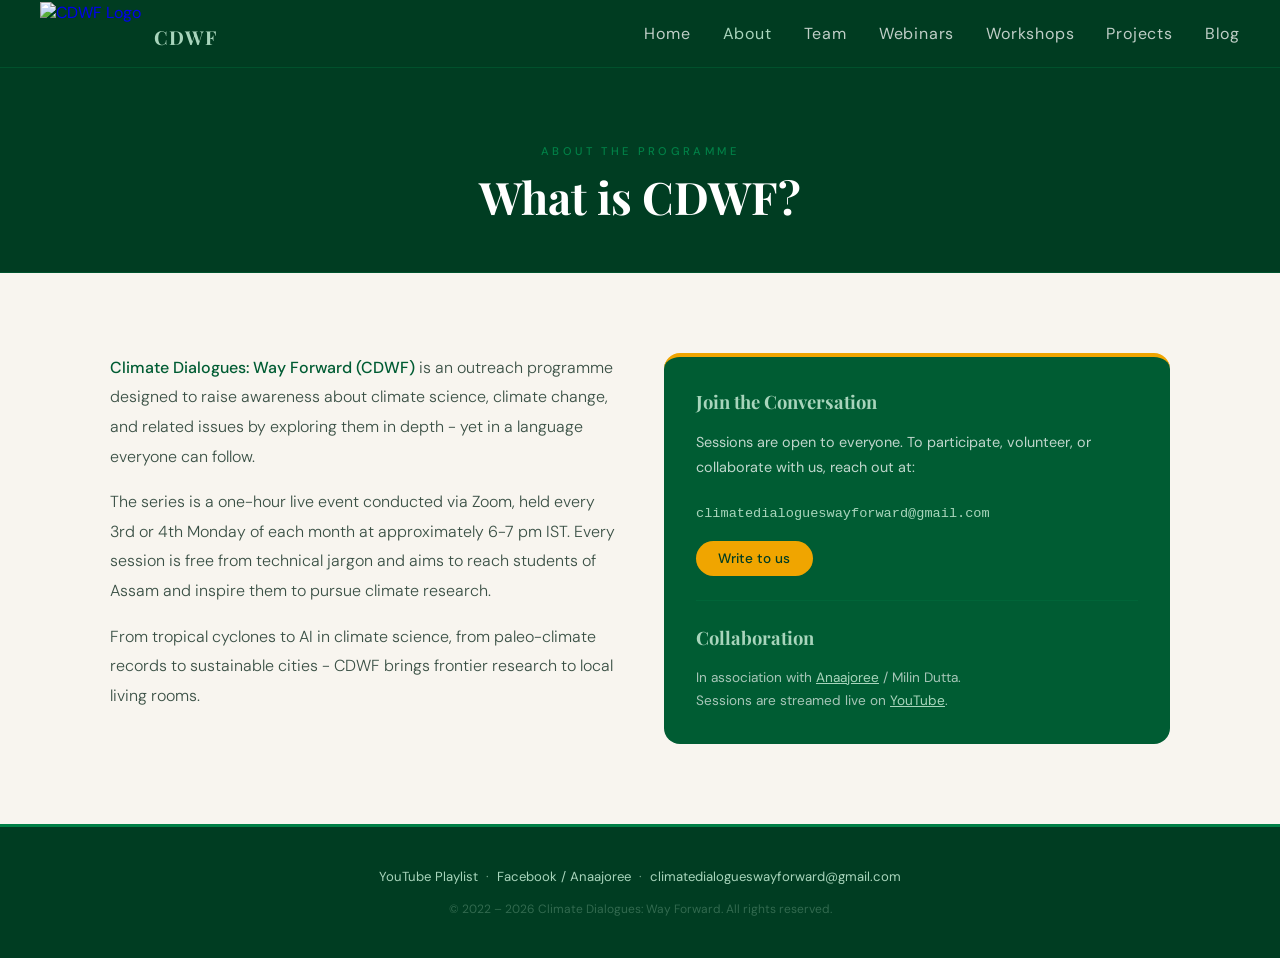
==== about.html @ 60129c18 "Update about.html" ====
<!DOCTYPE html>
<html lang="en">
<head>
  <meta charset="UTF-8" />
  <meta name="viewport" content="width=device-width, initial-scale=1.0" />
  <title>About · Climate Dialogues: Way Forward</title>
  <link rel="preconnect" href="https://fonts.googleapis.com" />
  <link rel="preconnect" href="https://fonts.gstatic.com" crossorigin />
  <link href="https://fonts.googleapis.com/css2?family=Playfair+Display:ital,wght@0,400;0,700;1,400&family=DM+Sans:wght@300;400;500&display=swap" rel="stylesheet" />
  <link rel="stylesheet" href="style.css" />
</head>
<body>

<!-- NAV -->
<nav>
  <a class="nav-brand" href="index.html#top">
    <img src="https://raw.githubusercontent.com/CDWF-clima/cdwf-clima.github.io/main/CDWF_Logo_Colored.png" alt="CDWF Logo" />
    <span class="nav-brand-text">CDWF</span>
  </a>
  <ul class="nav-links">
    <li><a href="index.html">Home</a></li>
    <li><a href="about.html" class="active">About</a></li>
    <li><a href="team.html">Team</a></li>
    <li><a href="webinar_details.html">Webinars</a></li>
    <li><a href="workshop_details.html">Workshops</a></li>
    <li><a href="projects.html">Projects</a></li>
    <li><a href="blog.html">Blog</a></li>
  </ul>
</nav>

<!-- PAGE HEADER -->
<div class="page-header">
  <p class="section-label">About the programme</p>
  <h1 class="section-title">What is CDWF?</h1>
</div>

<!-- ABOUT -->
<section id="about">
  <div class="container">
    <div class="about-grid">
      <div>
        <div class="about-body">
          <p>
            <strong>Climate Dialogues: Way Forward (CDWF)</strong> is an outreach programme designed
            to raise awareness about climate science, climate change, and related issues by
            exploring them in depth - yet in a language everyone can follow.
          </p>
          <p>
            The series is a one-hour live event conducted via Zoom, held every
            3rd or 4th Monday of each month at approximately 6-7 pm IST. Every session is
            free from technical jargon and aims to reach students of Assam and inspire them
            to pursue climate research.
          </p>
          <p>
            From tropical cyclones to AI in climate science, from paleo-climate records to
            sustainable cities - CDWF brings frontier research to local living rooms.
          </p>
        </div>
      </div>
      <div class="about-aside">
        <h3>Join the Conversation</h3>
        <p style="font-size:.9rem; line-height:1.75; color:rgba(255,255,255,.75);">
          Sessions are open to everyone. To participate, volunteer, or collaborate with us,
          reach out at:
        </p>
        <br/>
        <code style="font-size:.85rem; color:var(--leaf);">climatedialogueswayforward@gmail.com</code>
        <br/>
        <a class="contact-link" href="mailto:climatedialogueswayforward@gmail.com">Write to us</a>

        <hr style="margin:1.5rem 0; border:none; border-top:1px solid rgba(0,128,71,.25);" />

        <h3>Collaboration</h3>
        <p style="font-size:.85rem; line-height:1.7; color:rgba(255,255,255,.65);">
          In association with <a href="https://www.facebook.com/anaajoree" style="color:var(--leaf);">Anaajoree</a> / Milin Dutta.<br/>
          Sessions are streamed live on <a href="https://www.youtube.com/@ClimateDialoguesWayForward/playlists" style="color:var(--leaf);">YouTube</a>.
        </p>
      </div>
    </div>
  </div>
</section>

<!-- FOOTER -->
<footer>
  <div class="footer-inner">
    <p>
      <a href="https://www.youtube.com/playlist?list=PLvXKwpIB33yPgLsogJIIt73BD6PW1b8xb" target="_blank">YouTube Playlist</a> &nbsp;·&nbsp;
      <a href="https://www.facebook.com/anaajoree" target="_blank">Facebook / Anaajoree</a> &nbsp;·&nbsp;
      <a href="mailto:climatedialogueswayforward@gmail.com">climatedialogueswayforward@gmail.com</a>
    </p>
    <p style="margin-top:.6rem; font-size:.75rem; opacity:.45;">
      © 2022 – 2026 Climate Dialogues: Way Forward. All rights reserved.
    </p>
  </div>
</footer>

</body>
</html>
---- style.css ----
:root {
  --green:       #008047;
  --green-dark:  #005c33;
  --green-deep:  #003d22;
  --green-mid:   #006838;
  --green-light: #e6f4ed;
  --gold:        #f0a500;
  --cream:       #f8f5ef;
  --white:       #ffffff;
  --text:        #1a2e23;
  --text-mid:    #3a5045;
  --leaf:        #a8d5bc;
}

*, *::before, *::after { box-sizing: border-box; margin: 0; padding: 0; }
html { scroll-behavior: smooth; }

body {
  font-family: 'DM Sans', sans-serif;
  background: var(--green-deep);
  color: var(--white);
  overflow-x: hidden;
}

/* ── NAV ── */
nav {
  position: fixed; top: 0; left: 0; right: 0; z-index: 100;
  display: flex; justify-content: space-between; align-items: center;
  height: 68px;
  padding: 0 2.5rem;
  background: rgba(0,61,34,.93);
  backdrop-filter: blur(14px);
  border-bottom: 1px solid rgba(0,128,71,.3);
  overflow: visible;
}

.nav-brand {
  display: flex; align-items: flex-start; gap: .8rem;
  text-decoration: none;
  align-self: flex-start;
  padding-top: 2px;
  position: relative;
  z-index: 5;
}

.nav-brand img {
  height: 100px; width: auto;
  flex-shrink: 0;
  position: relative;
  z-index: 5;
}
/* .nav-brand img {
  height: 100px; width: auto;
  filter: brightness(0) invert(1);
  flex-shrink: 0;
} */

.nav-brand-text {
  font-family: 'Playfair Display', serif;
  font-size: 1.2rem; font-weight: 700; color: var(--leaf); letter-spacing: .06em;
  margin-top: 22px;
}

.nav-links { display: flex; gap: 2rem; list-style: none; }
.nav-links a {
  color: rgba(255,255,255,.75); text-decoration: none;
  font-size: 1rem; font-weight: 400; letter-spacing: .05em;
  transition: color .2s;
}
.nav-links a:hover { color: var(--leaf); }
.nav-links a.active { color: var(--leaf); }

/* ── HAMBURGER TOGGLE ── */
.nav-toggle {
  display: none;
  flex-direction: column;
  justify-content: space-between;
  width: 26px;
  height: 20px;
  background: transparent;
  border: none;
  cursor: pointer;
  padding: 0;
  z-index: 1001;
}

.nav-toggle span {
  display: block;
  height: 2px;
  width: 100%;
  background: var(--white);
  border-radius: 2px;
  transition: transform .3s ease, opacity .3s ease;
}

.nav-toggle.open span:nth-child(1) { transform: translateY(9px) rotate(45deg); }
.nav-toggle.open span:nth-child(2) { opacity: 0; }
.nav-toggle.open span:nth-child(3) { transform: translateY(-9px) rotate(-45deg); }

/* ── RESPONSIVE NAV ── */
@media (max-width: 860px) {
  .nav-toggle { display: flex; }

  .nav-links {
    position: fixed;
    top: 68px;
    right: 0;
    height: calc(100vh - 68px);
    width: 240px;
    background: var(--green-deep);
    border-left: 1px solid rgba(0,128,71,.3);
    flex-direction: column;
    align-items: flex-start;
    padding: 2.5rem 2rem;
    gap: 1.5rem;
    transform: translateX(100%);
    transition: transform .3s ease;
    z-index: 1000;
  }

  .nav-links.open {
    transform: translateX(0);
  }
}

/*  */

/* ── HERO ── */
header {
  position: relative;
  min-height: 100vh;
  display: flex; flex-direction: column;
  justify-content: center; align-items: center;
  text-align: center; padding: 2rem;
  overflow: hidden;
}

.hero-bg {
  position: absolute; inset: 0;
  background:
    radial-gradient(ellipse 70% 55% at 15% 85%, rgba(0,128,71,.5) 0%, transparent 60%),
    radial-gradient(ellipse 55% 45% at 85% 15%, rgba(240,165,0,.15) 0%, transparent 55%),
    linear-gradient(155deg, #003d22 0%, #005c33 50%, #002d18 100%);
}

.hero-grid {
  position: absolute; inset: 0;
  background-image:
    linear-gradient(rgba(0,128,71,.12) 1px, transparent 1px),
    linear-gradient(90deg, rgba(0,128,71,.12) 1px, transparent 1px);
  background-size: 60px 60px;
  animation: gridDrift 40s linear infinite;
}
@keyframes gridDrift { to { background-position: 60px 60px; } }

.wave-bottom { position: absolute; bottom: -2px; left: 0; right: 0; }

header .content { position: relative; z-index: 2; max-width: 820px; }

/* Tightened hero rhythm */
.hero-logo {
  margin-bottom: 1rem;
  animation: fadeUp .7s ease both;
}
.hero-logo img {
  height: 110px; width: auto;
  filter: drop-shadow(0 6px 20px rgba(0,0,0,.45));
}

.kicker {
  font-size: .72rem; font-weight: 500; letter-spacing: .28em;
  text-transform: uppercase; color: var(--leaf);
  margin-bottom: .6rem;
  animation: fadeUp .8s .1s ease both;
}

h1 {
  font-family: 'Playfair Display', serif;
  font-size: clamp(2.6rem, 7vw, 5.2rem);
  line-height: 1.05; color: var(--white);
  animation: fadeUp .9s .2s ease both;
}
h1 em { font-style: italic; color: var(--leaf); }

.tagline {
  margin-top: .85rem;
  font-size: 1.05rem; font-weight: 300; color: rgba(255,255,255,.7);
  max-width: 560px; margin-inline: auto;
  animation: fadeUp 1s .35s ease both;
}

.hero-cta {
  margin-top: 1.8rem;
  display: flex; gap: 1rem; justify-content: center; flex-wrap: wrap;
  animation: fadeUp 1s .5s ease both;
}

.btn {
  display: inline-block; padding: .7rem 1.9rem;
  border-radius: 2rem; font-size: .9rem; font-weight: 500;
  text-decoration: none; transition: transform .2s, box-shadow .2s;
}
.btn:hover { transform: translateY(-2px); }

.btn-primary {
  background: var(--gold); color: var(--green-deep);
  box-shadow: 0 4px 20px rgba(240,165,0,.35);
}
.btn-primary:hover { box-shadow: 0 6px 28px rgba(240,165,0,.5); }

.btn-outline {
  border: 1.5px solid rgba(168,213,188,.5); color: var(--leaf);
}
.btn-outline:hover { background: rgba(0,128,71,.2); }

@keyframes fadeUp {
  from { opacity: 0; transform: translateY(22px); }
  to   { opacity: 1; transform: translateY(0); }
}

/* ── SECTIONS ── */
section { padding: 5rem 1.5rem; }
.container { max-width: 1060px; margin-inline: auto; }

.section-label {
  font-size: .7rem; letter-spacing: .3em; text-transform: uppercase;
  color: var(--green); font-weight: 500; margin-bottom: .75rem;
}

.section-title {
  font-family: 'Playfair Display', serif;
  font-size: clamp(1.8rem, 4vw, 2.8rem);
  line-height: 1.2; margin-bottom: 1.5rem;
}

/* Simple page hero, used on About / Team pages instead of the big hero */
.page-header {
  background: var(--green-deep);
  padding: 9rem 1.5rem 3rem;
  text-align: center;
  border-bottom: 1px solid rgba(0,128,71,.3);
}
.page-header .section-label { justify-content: center; }
.page-header .section-title { margin-bottom: 0; color: var(--white); }

/* ── ABOUT ── */
#about { background: var(--cream); color: var(--text); }
#about .section-label { color: var(--green); }
#about .section-title { color: var(--green-dark); }

.about-grid {
  display: grid; grid-template-columns: 1fr 1fr;
  gap: 3rem; align-items: start;
}
@media (max-width: 700px) { .about-grid { grid-template-columns: 1fr; } }

.about-body {
  font-size: 1rem; line-height: 1.85; color: var(--text-mid); font-weight: 300;
}
.about-body p + p { margin-top: 1rem; }
.about-body strong { color: var(--green-dark); font-weight: 500; }

.about-aside {
  background: var(--green-dark);
  border-radius: 1rem; padding: 2rem; color: var(--white);
  border-top: 4px solid var(--gold);
}
.about-aside h3 {
  font-family: 'Playfair Display', serif;
  font-size: 1.15rem; color: var(--leaf); margin-bottom: 1rem;
}

.contact-link {
  display: inline-block; margin-top: 1.2rem;
  background: var(--gold); color: var(--green-deep);
  padding: .55rem 1.4rem; border-radius: 2rem;
  font-size: .85rem; font-weight: 500; text-decoration: none;
  transition: opacity .2s;
}
.contact-link:hover { opacity: .85; }

/* ── TEAM ── */
#team { background: var(--cream); color: var(--text); }
#team .section-label { color: var(--green); }

.team-grid {
  display: grid;
  grid-template-columns: repeat(auto-fill, minmax(220px, 1fr));
  gap: 1.5rem; margin-top: 2.5rem;
}

.team-card {
  background: var(--white);
  border: 1px solid rgba(0,128,71,.2);
  border-radius: .75rem; padding: 1.75rem 1.5rem;
  text-align: center;
  transition: transform .25s, box-shadow .25s, border-color .25s;
}
.team-card:hover {
  transform: translateY(-4px);
  box-shadow: 0 10px 30px rgba(0,61,34,.12);
  border-color: rgba(0,128,71,.5);
}

.team-photo {
  width: 96px; height: 96px; border-radius: 50%;
  overflow: hidden; margin: 0 auto 1rem;
  border: 3px solid var(--gold);
  background: var(--green-light);
}
.team-photo img {
  width: 100%; height: 100%; object-fit: cover; display: block;
}

.team-role {
  font-size: .65rem; letter-spacing: .2em; text-transform: uppercase;
  color: var(--green); margin-bottom: .4rem;
}
.team-name {
  font-family: 'Playfair Display', serif;
  font-size: 1rem; color: var(--green-dark); line-height: 1.3;
}
.team-name a {
  color: inherit; text-decoration: none;
  border-bottom: 1px dotted rgba(0,128,71,.35);
}
.team-name a:hover { color: var(--green); }

/* ── VIDEO SECTION (webinar + workshop side by side, frame only) ── */
#videos { background: var(--green-light); color: var(--text); }
#videos .section-label { color: var(--green); }

.video-row {
  margin-top: 1.5rem;
  display: grid;
  grid-template-columns: 1fr 1fr;
  gap: 2.5rem;
}
@media (max-width: 760px) {
  .video-row { grid-template-columns: 1fr; gap: 3rem; }
}

.video-col { text-align: center; }

.video-col-label {
  font-size: .7rem; letter-spacing: .2em; text-transform: uppercase;
  color: var(--green-dark); font-weight: 500; margin-bottom: .75rem;
}

.video-wrapper {
  position: relative; padding-bottom: 56.25%; border-radius: .75rem;
  overflow: hidden;
  box-shadow: 0 12px 40px rgba(0,61,34,.18);
  border: 3px solid var(--green);
}
.video-wrapper iframe {
  position: absolute; inset: 0; width: 100%; height: 100%; border: 0;
}

.archive-link {
  display: inline-flex; align-items: center; gap: .4rem;
  margin-top: 1.25rem;
  font-size: .85rem; font-weight: 500; color: var(--green);
  text-decoration: none;
  border-bottom: 1.5px solid rgba(0,128,71,.4);
  padding-bottom: .15rem; transition: color .2s, border-color .2s;
}
.archive-link:hover { color: var(--green-dark); border-color: var(--green-dark); }
.archive-link::after { content: ' →'; }

/* ── PROJECTS / BLOG (generic light content pages) ── */
#projects, #blog { background: var(--cream); color: var(--text); }
#projects .section-label, #blog .section-label { color: var(--green); }

.card-grid {
  display: grid;
  grid-template-columns: repeat(auto-fill, minmax(260px, 1fr));
  gap: 1.5rem; margin-top: 2.5rem;
}
.content-card {
  background: var(--white);
  border: 1px solid rgba(0,128,71,.2);
  border-radius: .75rem; padding: 1.75rem;
  transition: transform .25s, box-shadow .25s, border-color .25s;
}
.content-card:hover {
  transform: translateY(-4px);
  box-shadow: 0 10px 30px rgba(0,61,34,.12);
  border-color: rgba(0,128,71,.5);
}
.content-card h3 {
  font-family: 'Playfair Display', serif;
  font-size: 1.1rem; color: var(--green-dark); margin-bottom: .6rem;
}
.content-card p {
  font-size: .9rem; line-height: 1.7; color: var(--text-mid); font-weight: 300;
}
.content-card .card-tag {
  font-size: .65rem; letter-spacing: .2em; text-transform: uppercase;
  color: var(--gold); margin-bottom: .6rem; display: block;
}

/* ── FOOTER ── */
footer {
  background: var(--green-deep);
  padding: 2.5rem 2rem; text-align: center;
  color: rgba(168,213,188,.65);
  font-size: .82rem; line-height: 1.5;
  border-top: 3px solid var(--green);
}
footer a { color: var(--leaf); text-decoration: none; }
footer a:hover { color: var(--gold); }

.footer-inner {
  display: flex; flex-direction: column; align-items: center; gap: .2rem;
}
.footer-logo-img {
  height: 60px; width: auto; margin-bottom: .4rem;
  filter: brightness(0) invert(1) opacity(.8);
}
.footer-name {
  font-family: 'Playfair Display', serif;
  font-size: 1.25rem; color: var(--white);
}
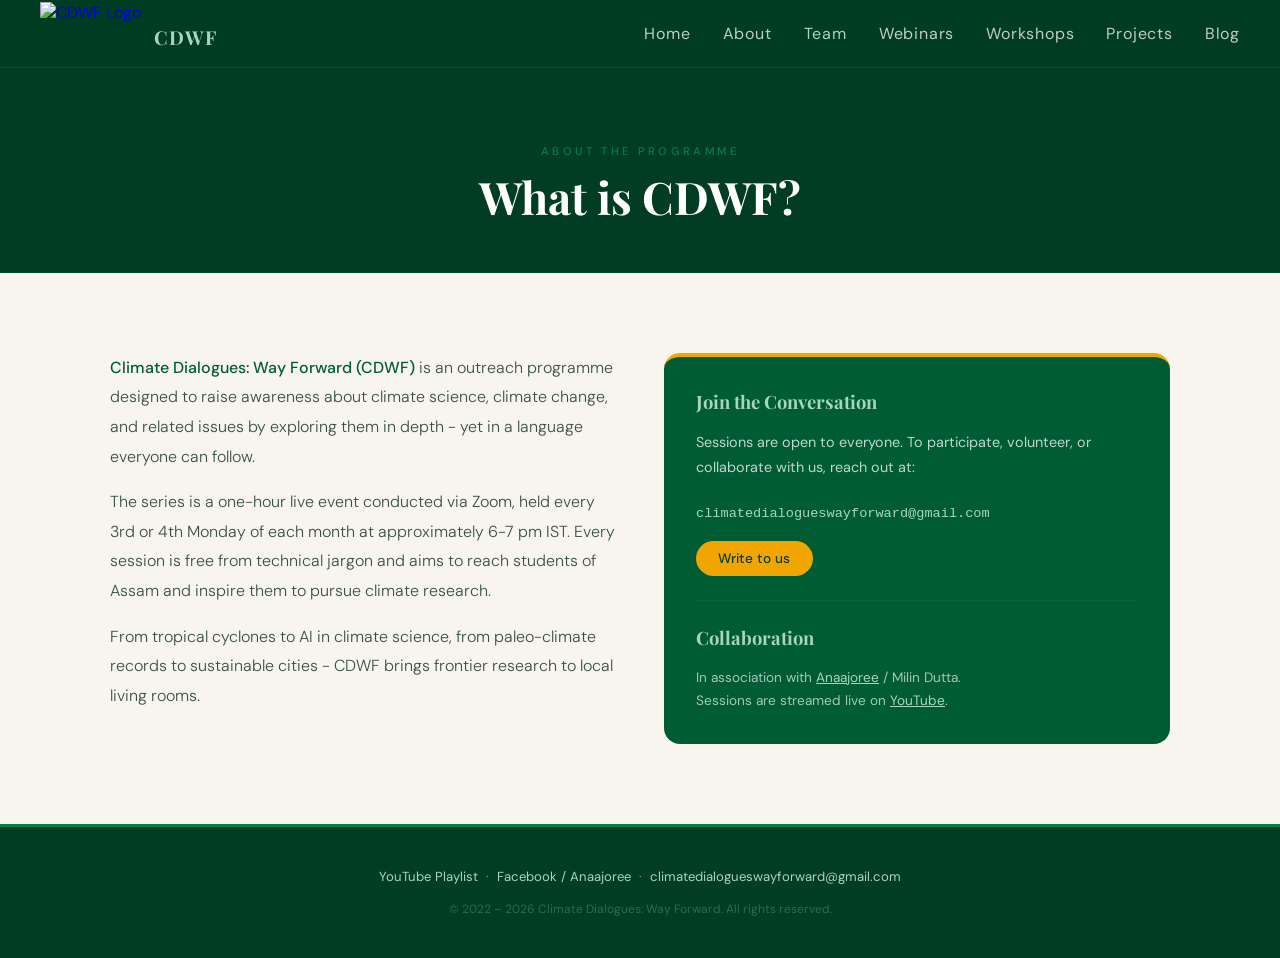
==== commit 226288e5: "Update about.html" ====
--- a/about.html
+++ b/about.html
@@ -9,6 +9,26 @@
   <link href="https://fonts.googleapis.com/css2?family=Playfair+Display:ital,wght@0,400;0,700;1,400&family=DM+Sans:wght@300;400;500&display=swap" rel="stylesheet" />
   <link rel="stylesheet" href="style.css" />
 </head>
+
+<script>
+  const navToggle = document.getElementById('navToggle');
+  const navLinks = document.getElementById('navLinks');
+
+  navToggle.addEventListener('click', () => {
+    const isOpen = navLinks.classList.toggle('open');
+    navToggle.classList.toggle('open', isOpen);
+    navToggle.setAttribute('aria-expanded', isOpen);
+  });
+
+  navLinks.querySelectorAll('a').forEach(link => {
+    link.addEventListener('click', () => {
+      navLinks.classList.remove('open');
+      navToggle.classList.remove('open');
+      navToggle.setAttribute('aria-expanded', 'false');
+    });
+  });
+</script>
+  
 <body>
 
 <!-- NAV -->
@@ -17,10 +37,17 @@
     <img src="https://raw.githubusercontent.com/CDWF-clima/cdwf-clima.github.io/main/CDWF_Logo_Colored.png" alt="CDWF Logo" />
     <span class="nav-brand-text">CDWF</span>
   </a>
-  <ul class="nav-links">
+
+  <button class="nav-toggle" id="navToggle" aria-label="Toggle menu" aria-expanded="false">
+    <span></span>
+    <span></span>
+    <span></span>
+  </button>
+
+  <ul class="nav-links" id="navLinks">
     <li><a href="index.html">Home</a></li>
-    <li><a href="about.html" class="active">About</a></li>
-    <li><a href="team.html">Team</a></li>
+    <li><a href="about.html">About</a></li>
+    <li><a href="team.html" class="active">Team</a></li>
     <li><a href="webinar_details.html">Webinars</a></li>
     <li><a href="workshop_details.html">Workshops</a></li>
     <li><a href="projects.html">Projects</a></li>
--- a/style.css
+++ b/style.css
@@ -44,7 +44,7 @@
 }
 
 .nav-brand img {
-  height: 100px; width: auto;
+  height: 90px; width: auto;
   flex-shrink: 0;
   position: relative;
   z-index: 5;
@@ -279,6 +279,103 @@
 }
 .contact-link:hover { opacity: .85; }
 
+/* ── INFO ROW (interns + fellowship side by side) ── */
+.info-row {
+  display: flex;
+  flex-wrap: wrap;
+  gap: 2rem;
+  max-width: 1000px;
+  margin: 3rem auto 0;
+  align-items: stretch;
+}
+
+.info-row > * {
+  flex: 1 1 320px;
+}
+
+/* ── INTERN CARD ── */
+.intern-card {
+  background: var(--green-dark);
+  border-radius: 1rem;
+  padding: 2rem 2.25rem;
+  color: var(--white);
+  border-top: 4px solid var(--gold);
+}
+
+.intern-card-title {
+  font-family: 'Playfair Display', serif;
+  font-size: 1.0rem;
+  color: var(--leaf);
+  margin-bottom: 1.5rem;
+}
+
+.intern-group { margin-bottom: 1.5rem; }
+.intern-group:last-child { margin-bottom: 0; }
+
+.intern-group-label {
+  font-size: .95rem;
+  font-weight: 500;
+  color: rgba(255,255,255,.85);
+  margin-bottom: .6rem;
+}
+
+.intern-list {
+  list-style: none;
+  padding-left: 0;
+  counter-reset: intern-counter;
+}
+
+.intern-list li {
+  counter-increment: intern-counter;
+  font-size: .65rem;
+  font-weight: 300;
+  color: rgba(255,255,255,.8);
+  padding: .35rem 0 .35rem 1.8rem;
+  position: relative;
+  border-bottom: 1px solid rgba(255,255,255,.08);
+}
+.intern-list li:last-child { border-bottom: none; }
+
+.intern-list li::before {
+  content: counter(intern-counter) ".";
+  position: absolute;
+  left: 0;
+  color: var(--gold);
+  font-weight: 500;
+}
+
+/* ── FELLOWSHIP CARD ── */
+.fellowship-card {
+  background: var(--green-dark);
+  border-radius: 1rem;
+  padding: 2rem 2.25rem;
+  color: var(--white);
+}
+
+.fellowship-card-title {
+  font-family: 'Playfair Display', serif;
+  font-size: 1.0 rem; letter-spacing: .2em; text-transform: uppercase;
+  font-weight: 300;
+  color: var(--white);
+  margin-bottom: 1.6rem;
+}
+
+.fellowship-item { margin-bottom: 1.4rem; }
+.fellowship-item:last-child { margin-bottom: 0; }
+
+.fellowship-label {
+  font-size: .65rem;
+  font-weight: 300;
+  color: rgba(255,255,255,.65);
+  margin-bottom: .3rem;
+}
+
+.fellowship-value {
+  font-size: 0.65rem;
+  font-weight: 300;
+  color: var(--white);
+}
+
 /* ── TEAM ── */
 #team { background: var(--cream); color: var(--text); }
 #team .section-label { color: var(--green); }
@@ -400,6 +497,18 @@
   color: var(--gold); margin-bottom: .6rem; display: block;
 }
 
+.project-meta {
+  font-size: 0.82rem;
+  line-height: 1.6;
+  margin-bottom: 0.75rem;
+}
+
+.project-desc {
+  font-size: 0.65rem;
+  line-height: 1.2;
+  color: var(--text-mid);
+}
+
 /* ── FOOTER ── */
 footer {
   background: var(--green-deep);
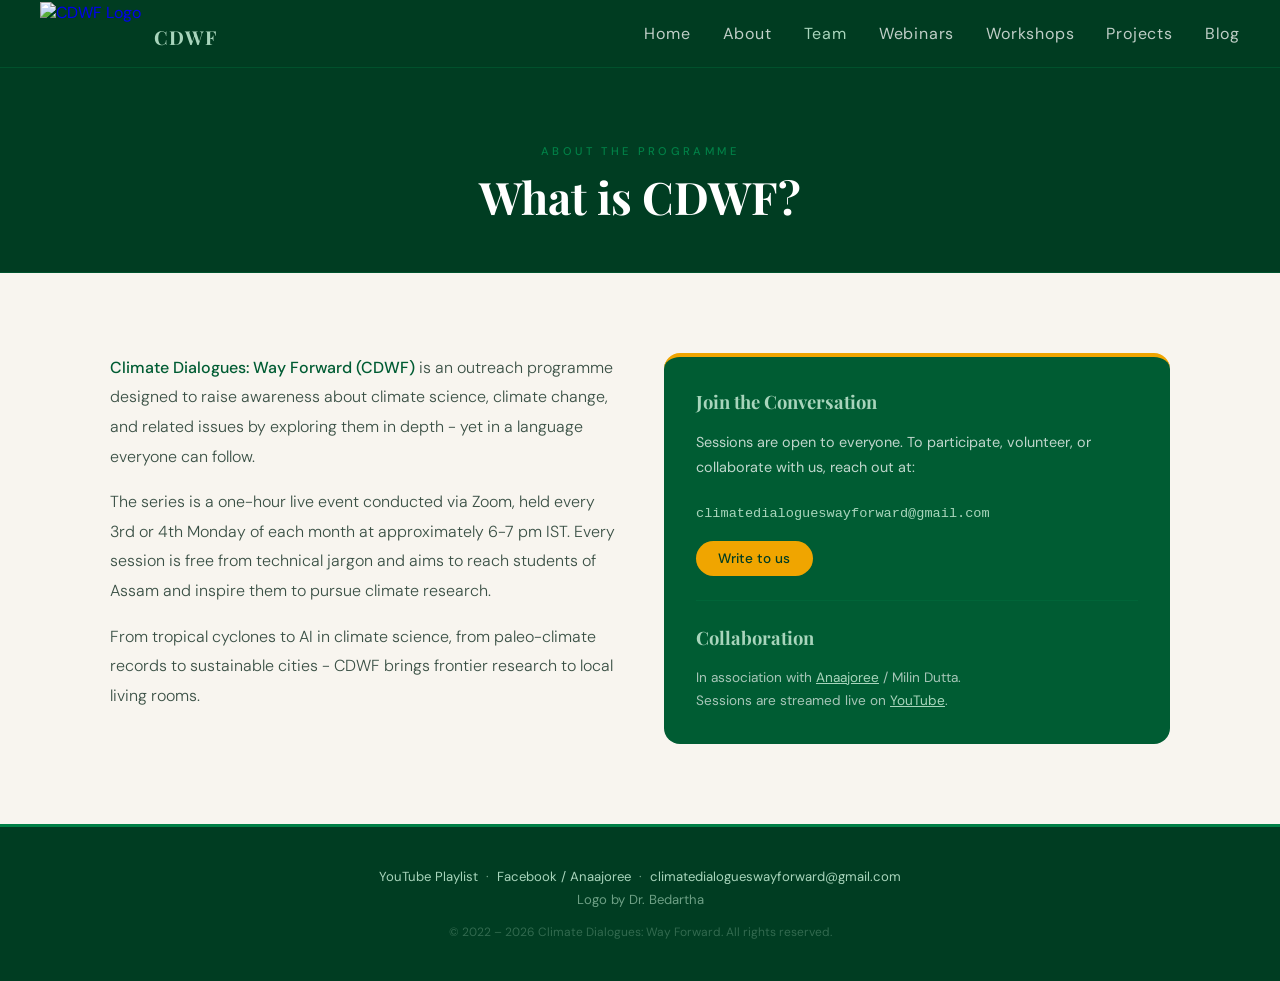
==== commit 5785f474: "Update about.html" ====
--- a/about.html
+++ b/about.html
@@ -9,26 +9,6 @@
   <link href="https://fonts.googleapis.com/css2?family=Playfair+Display:ital,wght@0,400;0,700;1,400&family=DM+Sans:wght@300;400;500&display=swap" rel="stylesheet" />
   <link rel="stylesheet" href="style.css" />
 </head>
-
-<script>
-  const navToggle = document.getElementById('navToggle');
-  const navLinks = document.getElementById('navLinks');
-
-  navToggle.addEventListener('click', () => {
-    const isOpen = navLinks.classList.toggle('open');
-    navToggle.classList.toggle('open', isOpen);
-    navToggle.setAttribute('aria-expanded', isOpen);
-  });
-
-  navLinks.querySelectorAll('a').forEach(link => {
-    link.addEventListener('click', () => {
-      navLinks.classList.remove('open');
-      navToggle.classList.remove('open');
-      navToggle.setAttribute('aria-expanded', 'false');
-    });
-  });
-</script>
-  
 <body>
 
 <!-- NAV -->
@@ -111,9 +91,11 @@
 <footer>
   <div class="footer-inner">
     <p>
-      <a href="https://www.youtube.com/playlist?list=PLvXKwpIB33yPgLsogJIIt73BD6PW1b8xb" target="_blank">YouTube Playlist</a> &nbsp;·&nbsp;
+      <a href="https://www.youtube.com/@ClimateDialoguesWayForward/playlists" target="_blank">YouTube Playlist</a> &nbsp;·&nbsp;
       <a href="https://www.facebook.com/anaajoree" target="_blank">Facebook / Anaajoree</a> &nbsp;·&nbsp;
       <a href="mailto:climatedialogueswayforward@gmail.com">climatedialogueswayforward@gmail.com</a>
+    </p>
+    <p <em>Logo by Dr. Bedartha</em>
     </p>
     <p style="margin-top:.6rem; font-size:.75rem; opacity:.45;">
       © 2022 – 2026 Climate Dialogues: Way Forward. All rights reserved.
@@ -121,5 +103,24 @@
   </div>
 </footer>
 
+<script>
+  const navToggle = document.getElementById('navToggle');
+  const navLinks = document.getElementById('navLinks');
+
+  navToggle.addEventListener('click', () => {
+    const isOpen = navLinks.classList.toggle('open');
+    navToggle.classList.toggle('open', isOpen);
+    navToggle.setAttribute('aria-expanded', isOpen);
+  });
+
+  navLinks.querySelectorAll('a').forEach(link => {
+    link.addEventListener('click', () => {
+      navLinks.classList.remove('open');
+      navToggle.classList.remove('open');
+      navToggle.setAttribute('aria-expanded', 'false');
+    });
+  });
+</script>
+
 </body>
 </html>
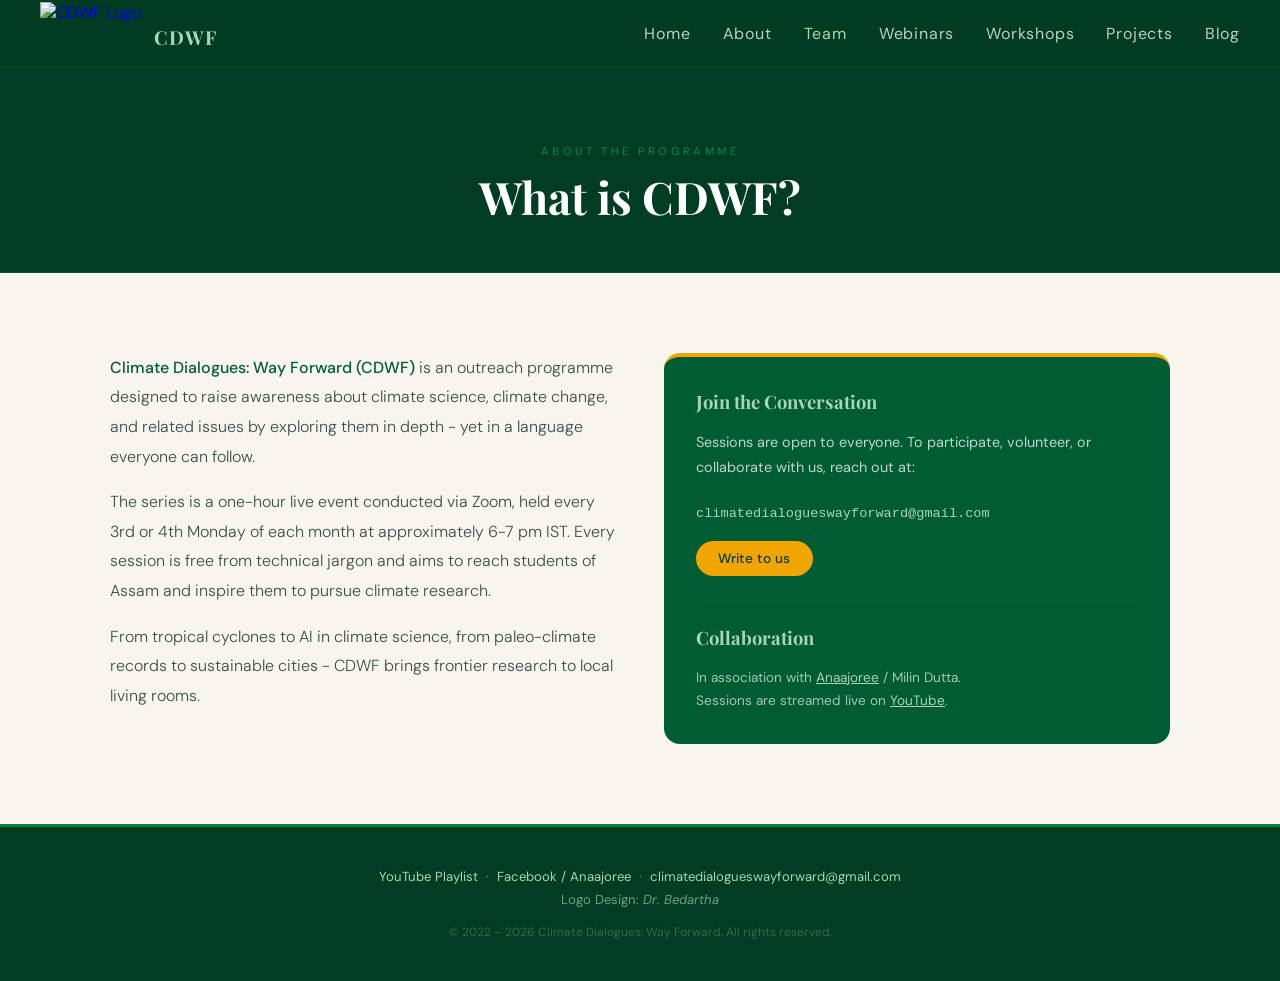
==== commit 7788f539: "Update about.html" ====
--- a/about.html
+++ b/about.html
@@ -95,7 +95,8 @@
       <a href="https://www.facebook.com/anaajoree" target="_blank">Facebook / Anaajoree</a> &nbsp;·&nbsp;
       <a href="mailto:climatedialogueswayforward@gmail.com">climatedialogueswayforward@gmail.com</a>
     </p>
-    <p <em>Logo by Dr. Bedartha</em>
+    <p>
+      Logo Design: <i>Dr. Bedartha</i>
     </p>
     <p style="margin-top:.6rem; font-size:.75rem; opacity:.45;">
       © 2022 – 2026 Climate Dialogues: Way Forward. All rights reserved.
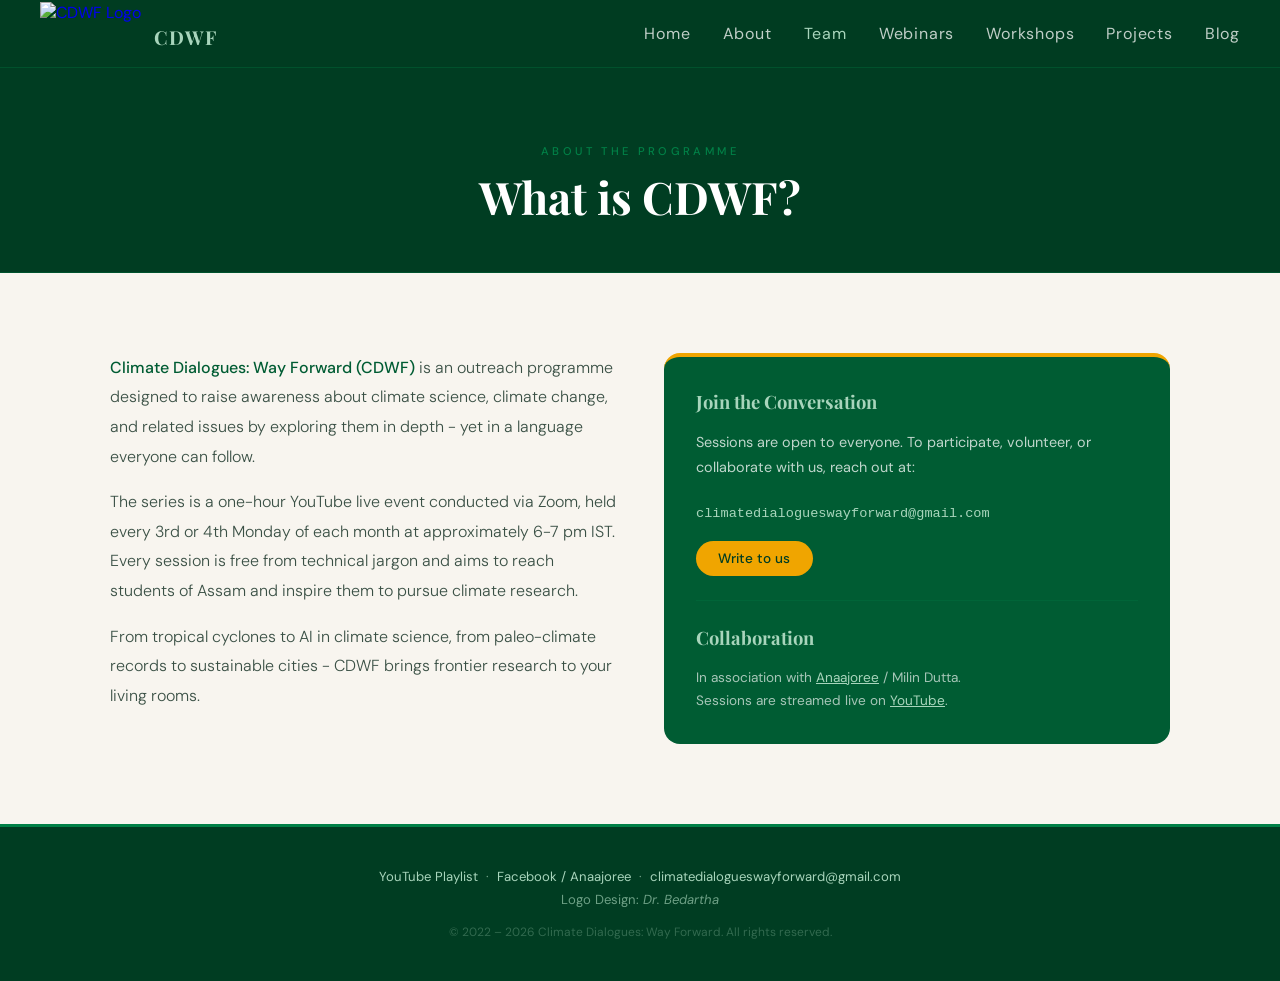
==== commit daa869dc: "Update event description and wording in about.html" ====
--- a/about.html
+++ b/about.html
@@ -53,14 +53,14 @@
             exploring them in depth - yet in a language everyone can follow.
           </p>
           <p>
-            The series is a one-hour live event conducted via Zoom, held every
+            The series is a one-hour YouTube live event conducted via Zoom, held every
             3rd or 4th Monday of each month at approximately 6-7 pm IST. Every session is
             free from technical jargon and aims to reach students of Assam and inspire them
             to pursue climate research.
           </p>
           <p>
             From tropical cyclones to AI in climate science, from paleo-climate records to
-            sustainable cities - CDWF brings frontier research to local living rooms.
+            sustainable cities - CDWF brings frontier research to your living rooms.
           </p>
         </div>
       </div>
--- a/style.css
+++ b/style.css
@@ -49,11 +49,6 @@
   position: relative;
   z-index: 5;
 }
-/* .nav-brand img {
-  height: 100px; width: auto;
-  filter: brightness(0) invert(1);
-  flex-shrink: 0;
-} */
 
 .nav-brand-text {
   font-family: 'Playfair Display', serif;
@@ -123,8 +118,6 @@
   }
 }
 
-/*  */
-
 /* ── HERO ── */
 header {
   position: relative;
@@ -279,82 +272,53 @@
 }
 .contact-link:hover { opacity: .85; }
 
-/* ── INFO ROW (interns + fellowship side by side) ── */
+/* ── SECTION DIVIDER ── */
+.section-divider {
+  display: flex;
+  align-items: center;
+  gap: 1rem;
+  margin: 3.5rem 0 0;
+}
+.section-divider::before,
+.section-divider::after {
+  content: '';
+  flex: 1;
+  height: 1px;
+  background: rgba(0,128,71,.3);
+}
+.section-divider span {
+  font-family: 'Playfair Display', serif;
+  font-size: 1.1rem;
+  color: var(--green);
+  white-space: nowrap;
+}
+
+/* ── INFO ROW (fellowship + current interns + former interns) ── */
 .info-row {
   display: flex;
   flex-wrap: wrap;
   gap: 2rem;
   max-width: 1000px;
-  margin: 3rem auto 0;
-  align-items: stretch;
+  margin: 2.5rem auto 0;
+  align-items: start;
 }
 
 .info-row > * {
-  flex: 1 1 320px;
-}
-
-/* ── INTERN CARD ── */
-.intern-card {
-  background: var(--green-dark);
-  border-radius: 1rem;
-  padding: 2rem 2.25rem;
-  color: var(--white);
-  border-top: 4px solid var(--gold);
-}
-
-.intern-card-title {
-  font-family: 'Playfair Display', serif;
-  font-size: 1.0rem;
-  color: var(--leaf);
-  margin-bottom: 1.5rem;
-}
-
-.intern-group { margin-bottom: 1.5rem; }
-.intern-group:last-child { margin-bottom: 0; }
-
-.intern-group-label {
-  font-size: .95rem;
-  font-weight: 500;
-  color: rgba(255,255,255,.85);
-  margin-bottom: .6rem;
-}
-
-.intern-list {
-  list-style: none;
-  padding-left: 0;
-  counter-reset: intern-counter;
-}
-
-.intern-list li {
-  counter-increment: intern-counter;
-  font-size: .65rem;
-  font-weight: 300;
-  color: rgba(255,255,255,.8);
-  padding: .35rem 0 .35rem 1.8rem;
-  position: relative;
-  border-bottom: 1px solid rgba(255,255,255,.08);
-}
-.intern-list li:last-child { border-bottom: none; }
-
-.intern-list li::before {
-  content: counter(intern-counter) ".";
-  position: absolute;
-  left: 0;
-  color: var(--gold);
-  font-weight: 500;
+  flex: 1 1 300px;
 }
 
 /* ── FELLOWSHIP CARD ── */
 .fellowship-card {
   background: var(--green-dark);
   border-radius: 1rem;
-  padding: 2rem 2.25rem;
+  padding: 2rem 1.5rem;
   color: var(--white);
+  max-width: 380px;   /* 👈 add this to control its width directly */
 }
 
 .fellowship-card-title {
   font-family: 'Playfair Display', serif;
-  font-size: 1.0 rem; letter-spacing: .2em; text-transform: uppercase;
+  font-size: 1rem; letter-spacing: .2em; text-transform: uppercase;
   font-weight: 300;
   color: var(--white);
   margin-bottom: 1.6rem;
@@ -371,9 +335,137 @@
 }
 
 .fellowship-value {
-  font-size: 0.65rem;
+  font-size: .65rem;
   font-weight: 300;
   color: var(--white);
+}
+
+/* ── INTERN CARD (Current Interns — green) ── */
+.intern-card {
+  background: var(--white);
+  border: 1px solid rgba(0,128,71,.25)
+  border-radius: 2rem;
+  padding: 2rem 2.25rem;
+  color: var(--white);
+  overflow: hidden;
+  border-top: 4px solid var(--gold);
+}
+
+.intern-card-title {
+  font-family: 'Playfair Display', serif;
+  font-size: 1.1rem;
+  /* color: var(--leaf); */
+  color: var(--green-dark);
+  margin-bottom: 1.5rem;
+}
+
+.intern-group { margin-bottom: 1.5rem; }
+.intern-group:last-child { margin-bottom: 0; }
+
+.intern-entry {
+  background: rgba(255,255,255,.05);
+  border: none; /*1px solid rgba(255,255,255,.1);*/
+  border-radius: .6rem;
+  padding: 0; /*1.1rem 1.3rem;*/
+  margin-bottom: 1rem;
+}
+.intern-entry:last-child { margin-bottom: 0; }
+
+.intern-name {
+  font-family: 'Playfair Display', serif;
+  font-size: .95rem;
+  color: var(--green-dark);
+  margin-bottom: .3rem;
+}
+
+.intern-meta {
+  font-size: .68rem;
+  font-weight: 300;
+  color: var(--green-dark);
+  margin-bottom: .7rem;
+}
+.intern-meta em { font-style: italic; }
+
+.intern-project-label {
+  font-size: .65rem;
+  font-weight: 500;
+  letter-spacing: .1em;
+  text-transform: uppercase;
+  /* color: rgba(255,255,255,.55); */  
+  color: var(--green-dark);
+  margin-bottom: .4rem;
+}
+
+.intern-topics {
+  list-style: disc;
+  padding-left: 1.1rem;
+}
+
+.intern-topics li {
+  font-size: .68rem;
+  font-weight: 300;
+  /* color: rgba(255,255,255,.75); */  
+  color: var(--green-dark);
+  padding: .15rem 0;
+}
+
+/* ── FORMER INTERNS (plain — no green, black text) ── */
+.former-interns {
+  padding: 0;
+}
+
+.former-interns-title {
+  font-family: 'Playfair Display', serif;
+  font-size: 1.1rem;
+  color: var(--green-dark);
+  margin-bottom: 1.5rem;
+}
+
+.intern-entry-plain {
+  border-bottom: none; /*1px solid rgba(0,128,71,.15); */
+  padding: 0; /*0 0 1rem; */
+  margin-bottom: 1rem;
+}
+.intern-entry-plain:last-child {
+  border-bottom: none;
+  margin-bottom: 0;
+  padding-bottom: 0;
+}
+
+.intern-name-plain {
+  font-family: 'Playfair Display', serif;
+  font-size: .95rem;
+  color: var(--text);
+  margin-bottom: .3rem;
+}
+
+.intern-meta-plain {
+  font-size: .68rem;
+  font-weight: 300;
+  color: var(--text-mid);
+  margin-bottom: .7rem;
+}
+.intern-meta-plain em { font-style: italic; }
+
+.intern-project-label-plain {
+  font-size: .65rem;
+  font-weight: 500;
+  letter-spacing: .1em;
+  text-transform: uppercase;
+  color: var(--text-mid);
+  margin-bottom: .4rem;
+}
+
+.intern-topics-plain {
+  list-style: disc;
+  padding-left: 1.1rem;
+}
+
+.intern-topics-plain li {
+  font-size: .68rem;
+  font-weight: 300;
+  color: var(--text-mid);
+  padding: .15rem 0;
 }
 
 /* ── TEAM ── */
@@ -487,18 +579,26 @@
 }
 .content-card h3 {
   font-family: 'Playfair Display', serif;
-  font-size: 1.1rem; color: var(--green-dark); margin-bottom: .6rem;
+  font-size: 0.85rem; color: var(--green-dark); margin-bottom: .6rem;
 }
 .content-card p {
-  font-size: .9rem; line-height: 1.7; color: var(--text-mid); font-weight: 300;
+  font-size: .65rem; line-height: 1.7; color: var(--text-mid); font-weight: 300;
 }
 .content-card .card-tag {
   font-size: .65rem; letter-spacing: .2em; text-transform: uppercase;
   color: var(--gold); margin-bottom: .6rem; display: block;
 }
+.content-card p a {
+  color: var(--green);
+  text-decoration: none;
+  border-bottom: 1px dotted rgba(0,128,71,.4);
+}
+.content-card p a:hover {
+  color: var(--green-dark);
+}
 
 .project-meta {
-  font-size: 0.82rem;
+  font-size: 0.65rem;
   line-height: 1.6;
   margin-bottom: 0.75rem;
 }
